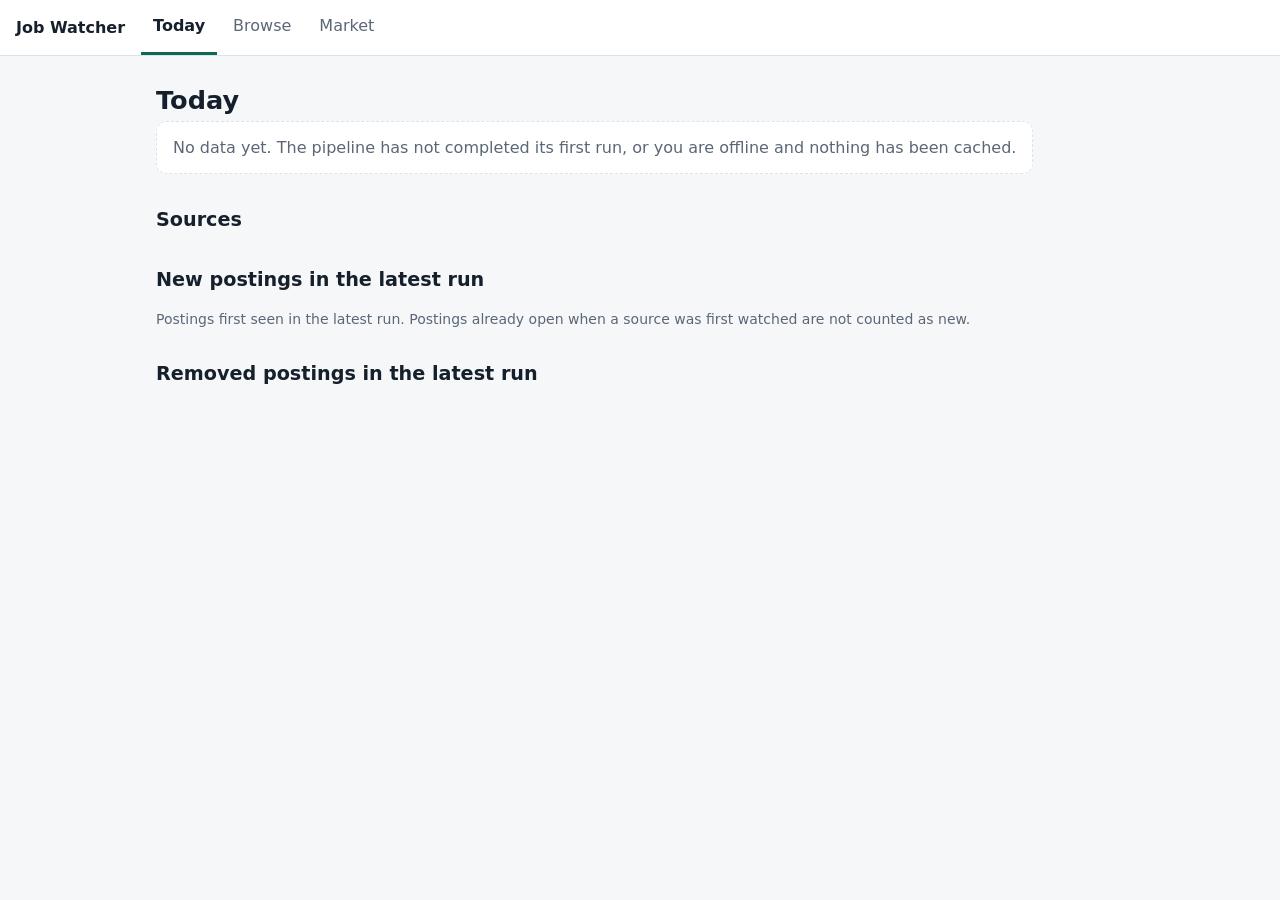
==== index.html @ c45eda22 "Add Today, Browse and Market pages, installable shell and service worker Co-Authored-By: Claude Sonn" ====
<!doctype html>
<html lang="en"><head><meta charset="utf-8"><meta name="viewport" content="width=device-width,initial-scale=1">
<title>Today · Job Watcher</title>
<link rel="manifest" href="manifest.webmanifest"><meta name="theme-color" content="#0b6b57">
<link rel="icon" href="assets/icon-192.png"><link rel="apple-touch-icon" href="assets/icon-192.png">
<link rel="stylesheet" href="assets/style.css"></head><body>
<nav id="nav"></nav><main>
<h1>Today</h1>
<p class="muted" id="runtime">Loading…</p>
<div class="cards" id="cards"></div>
<h2>Sources</h2>
<div id="sources"></div>
<h2>New postings in the latest run</h2>
<p class="muted small">Postings first seen in the latest run. Postings already open when a source was first watched are not counted as new.</p>
<div id="new"></div>
<h2>Removed postings in the latest run</h2>
<div id="removed"></div>
</main>
<script src="assets/app.js"></script>
<script>
(async () => {
  const { loadHistory, loadStatus, esc } = JW;
  let status, rows;
  try { [status, rows] = await Promise.all([loadStatus(), loadHistory()]); }
  catch (e) { document.getElementById("runtime").innerHTML = '<span class="notice">No data yet. The pipeline has not completed its first run, or you are offline and nothing has been cached.</span>'; return; }
  document.getElementById("runtime").textContent = `Last run: ${status.run_time} UTC`;
  // the four counts come from the status file; the lists are computed from the history file
  const newRows = rows.filter(r => r.first_seen === status.run_time.slice(0, 10) && !r.first_run);
  const remRows = rows.filter(r => r.removed_date === status.run_time.slice(0, 10));
  const cards = [[status.days_with_success, "days with a successful run"], [status.open, "open"], [status.new_today, "new today"], [status.removed_today, "removed today"]];
  document.getElementById("cards").innerHTML = cards.map(([n, l]) => `<div class="card"><div class="num">${n}</div><div class="lbl">${l}</div></div>`).join("");
  document.getElementById("sources").innerHTML = `<table><thead><tr><th>Source</th><th>Status</th><th>Postings</th></tr></thead><tbody>` +
    status.sources.map(s => `<tr><td>${esc(s.name)}</td><td class="${s.ok ? "ok" : "fail"}">${s.ok ? "OK" : "Failed"}</td><td>${s.count}</td></tr>`).join("") + `</tbody></table>`;
  const list = rs => rs.length ? `<ul class="postings">` + rs.map(r => `<li><div class="main"><div class="title"><a href="${esc(r.url)}" target="_blank" rel="noopener">${esc(r.title || "(untitled)")}</a></div>
    <div class="small muted">${esc(r.employer)} · ${esc(r.location || "no location")}${r.in_role ? ' · <span class="pill">in role</span>' : ""}</div></div></li>`).join("") + `</ul>` : `<div class="empty">None in the latest run.</div>`;
  document.getElementById("new").innerHTML = list(newRows);
  document.getElementById("removed").innerHTML = list(remRows);
})();
</script>
</body></html>
---- assets/style.css ----
:root{--bg:#f6f7f9;--card:#fff;--ink:#16202c;--muted:#5b6776;--line:#dde2e8;--accent:#0b6b57;--accent-ink:#fff;--bad:#b3261e;--good:#0b6b57;--star:#d99a00;--chart:#0b6b57;--chart2:#3b6fb6}
@media (prefers-color-scheme:dark){:root{--bg:#10151b;--card:#18202a;--ink:#e8edf2;--muted:#9aa7b5;--line:#2b3744;--accent:#4cc9a8;--accent-ink:#06231b;--bad:#ff8a80;--good:#4cc9a8;--star:#f2b83a;--chart:#4cc9a8;--chart2:#7ba7e8}}
*{box-sizing:border-box}
body{margin:0;background:var(--bg);color:var(--ink);font:16px/1.5 "Inter",system-ui,-apple-system,"Segoe UI",Roboto,sans-serif}
nav.top{display:flex;align-items:center;gap:4px;padding:0 16px;background:var(--card);border-bottom:1px solid var(--line);position:sticky;top:0;z-index:5;flex-wrap:wrap}
nav.top .brand{font-weight:700;margin-right:12px;padding:12px 0;color:var(--ink);text-decoration:none}
nav.top a.link{padding:14px 12px;color:var(--muted);text-decoration:none;border-bottom:3px solid transparent}
nav.top a.link[aria-current=page]{color:var(--ink);border-bottom-color:var(--accent);font-weight:600}
main{max-width:1000px;margin:0 auto;padding:20px 16px 48px}
h1{font-size:1.6rem;margin:.2em 0 .1em}h2{font-size:1.2rem;margin:1.6em 0 .4em}
.muted{color:var(--muted)}.small{font-size:.875rem}
.cards{display:grid;grid-template-columns:repeat(auto-fit,minmax(150px,1fr));gap:12px;margin:16px 0}
.card,.panel{background:var(--card);border:1px solid var(--line);border-radius:10px;padding:14px 16px}
.card .num{font-size:1.9rem;font-weight:700;line-height:1.1}.card .lbl{color:var(--muted);font-size:.85rem}
table{width:100%;border-collapse:collapse;background:var(--card);border:1px solid var(--line);border-radius:10px;overflow:hidden}
th,td{padding:8px 12px;text-align:left;border-bottom:1px solid var(--line);font-size:.92rem}
th{background:transparent;color:var(--muted);font-weight:600}tr:last-child td{border-bottom:0}
.ok{color:var(--good);font-weight:600}.fail{color:var(--bad);font-weight:600}
a{color:var(--accent)}
ul.postings{list-style:none;padding:0;margin:0}
ul.postings li{background:var(--card);border:1px solid var(--line);border-radius:10px;padding:10px 14px;margin:8px 0;display:flex;gap:12px;align-items:flex-start}
ul.postings .main{flex:1;min-width:0}.title{font-weight:600}
.pill{display:inline-block;background:var(--bg);border:1px solid var(--line);border-radius:99px;padding:0 8px;font-size:.78rem;color:var(--muted);margin-right:4px}
.star{background:none;border:0;font-size:1.5rem;cursor:pointer;color:var(--muted);line-height:1;padding:2px 6px}.star.on{color:var(--star)}
.apply{white-space:nowrap;background:var(--accent);color:var(--accent-ink);padding:6px 12px;border-radius:8px;text-decoration:none;font-weight:600;font-size:.9rem}
.filters{display:grid;grid-template-columns:repeat(auto-fit,minmax(170px,1fr));gap:10px;margin:14px 0}
.filters label{display:flex;flex-direction:column;font-size:.8rem;color:var(--muted);gap:3px}
input,select,button.btn{font:inherit;padding:7px 9px;border:1px solid var(--line);border-radius:8px;background:var(--card);color:var(--ink)}
.seg{display:inline-flex;border:1px solid var(--line);border-radius:8px;overflow:hidden}
.seg button{border:0;padding:7px 14px;background:var(--card);color:var(--ink);font:inherit;cursor:pointer}
.seg button[aria-pressed=true]{background:var(--accent);color:var(--accent-ink)}
.empty,.notice{background:var(--card);border:1px dashed var(--line);border-radius:10px;padding:16px;color:var(--muted)}
.chart{background:var(--card);border:1px solid var(--line);border-radius:10px;padding:10px 12px;margin:10px 0}
.chart svg{width:100%;height:auto;display:block}.chart text{fill:var(--muted);font-size:11px}
.legend{display:flex;gap:14px;font-size:.82rem;color:var(--muted);margin-bottom:4px}.legend i{display:inline-block;width:10px;height:10px;border-radius:2px;margin-right:5px}
@media(max-width:560px){ul.postings li{flex-wrap:wrap}}
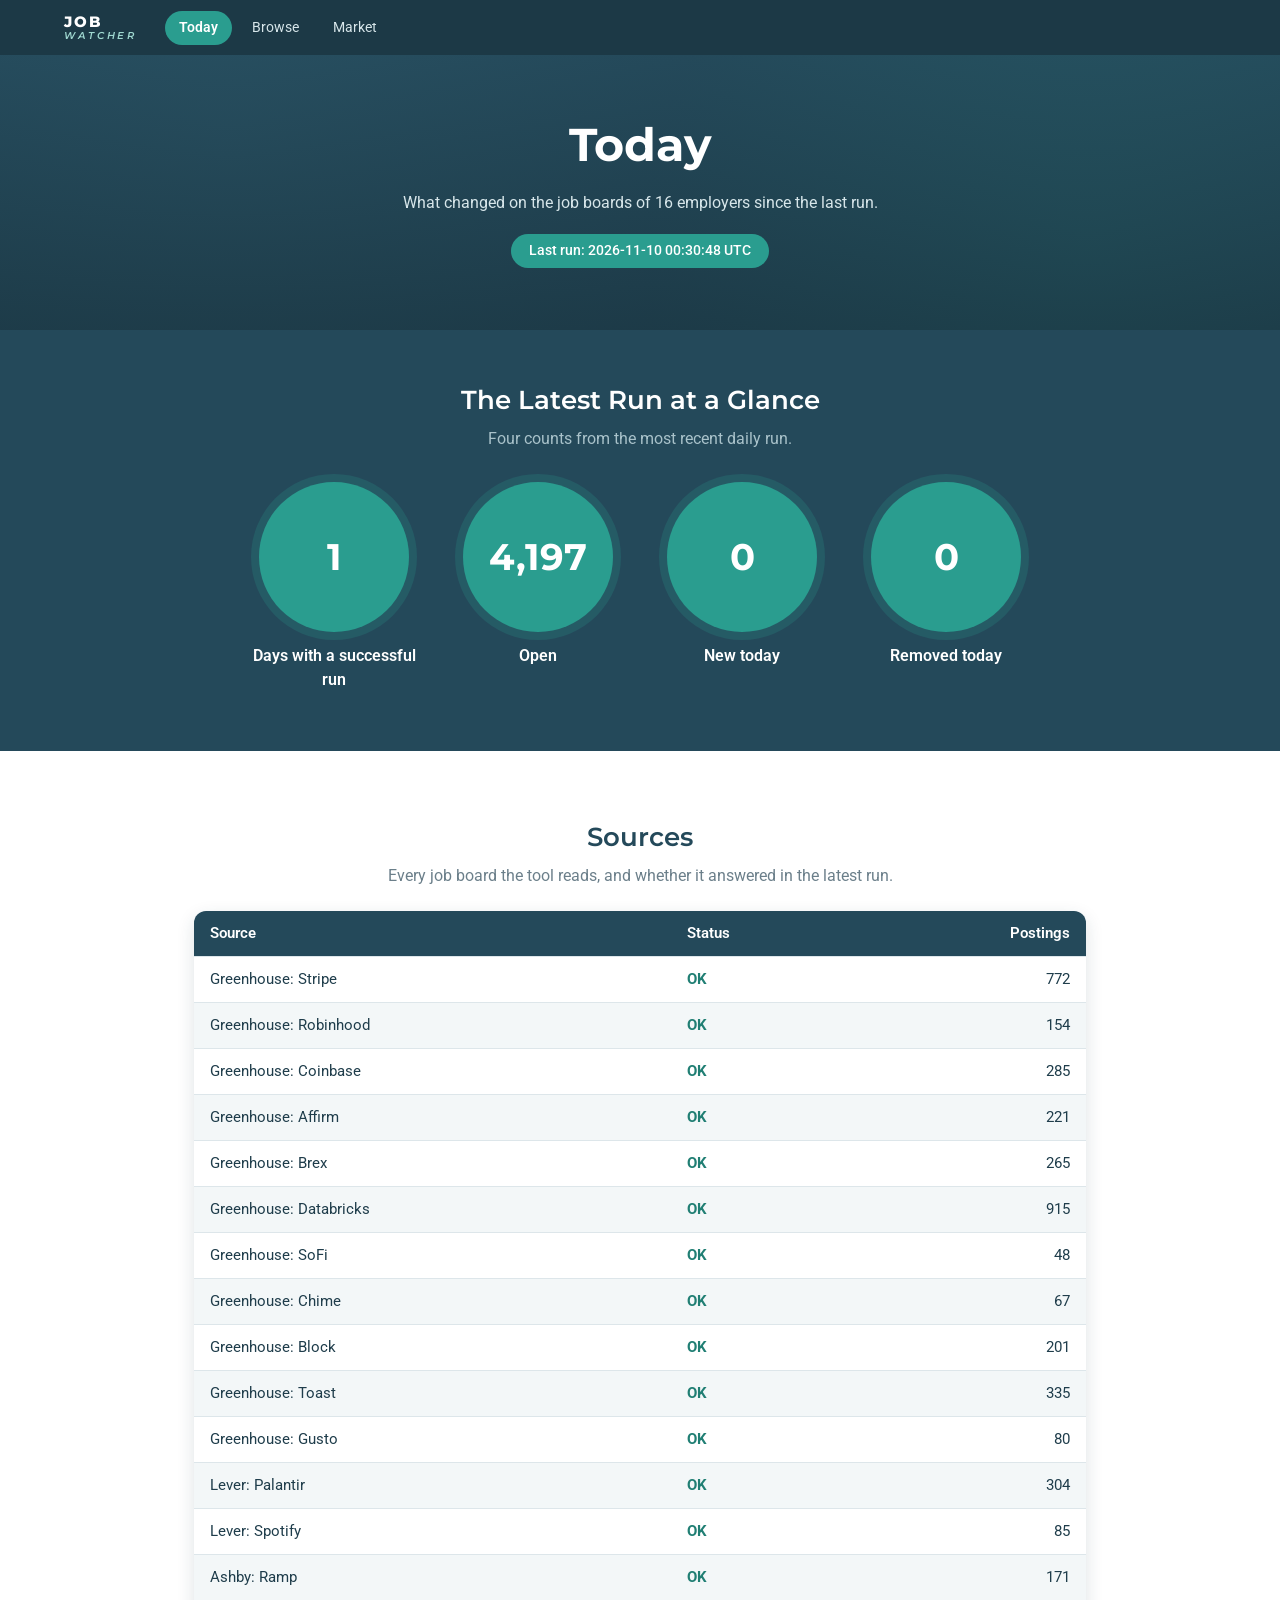
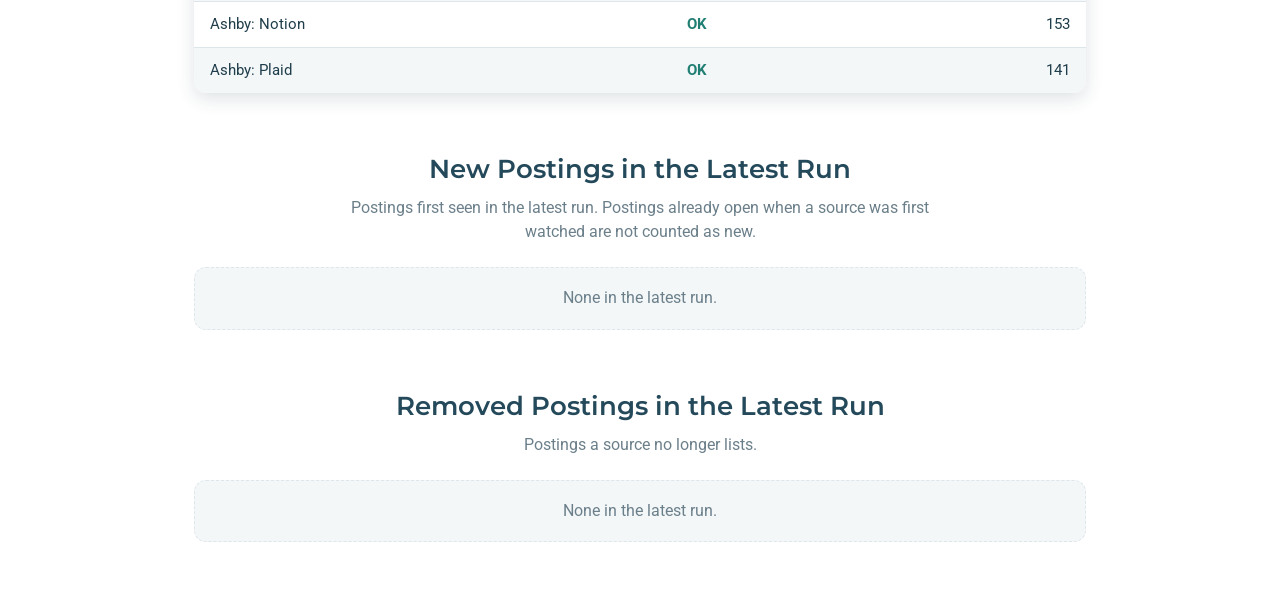
==== commit 57d7f7d6: "Restyle site to match the reference look and apply requested edits - Shared teal/navy look on all pa" ====
--- a/index.html
+++ b/index.html
@@ -1,38 +1,44 @@
 <!doctype html>
 <html lang="en"><head><meta charset="utf-8"><meta name="viewport" content="width=device-width,initial-scale=1">
 <title>Today · Job Watcher</title>
-<link rel="manifest" href="manifest.webmanifest"><meta name="theme-color" content="#0b6b57">
+<link rel="manifest" href="manifest.webmanifest"><meta name="theme-color" content="#1c3946">
 <link rel="icon" href="assets/icon-192.png"><link rel="apple-touch-icon" href="assets/icon-192.png">
+<link rel="preconnect" href="https://fonts.googleapis.com"><link rel="preconnect" href="https://fonts.gstatic.com" crossorigin>
+<link href="https://fonts.googleapis.com/css2?family=Montserrat:wght@500;600;700;800&family=Roboto:wght@400;500;700&display=swap" rel="stylesheet">
 <link rel="stylesheet" href="assets/style.css"></head><body>
-<nav id="nav"></nav><main>
-<h1>Today</h1>
-<p class="muted" id="runtime">Loading…</p>
-<div class="cards" id="cards"></div>
+<nav id="nav"></nav>
+<header class="hero"><h1>Today</h1><p>What changed on the job boards of 16 employers since the last run.</p><span class="stamp" id="runtime">Loading…</span></header>
+<section class="band"><h2>The Latest Run at a Glance</h2><p class="lede">Four counts from the most recent daily run.</p><div class="circles" id="cards"></div></section>
+<main>
 <h2>Sources</h2>
+<p class="lede">Every job board the tool reads, and whether it answered in the latest run.</p>
 <div id="sources"></div>
-<h2>New postings in the latest run</h2>
-<p class="muted small">Postings first seen in the latest run. Postings already open when a source was first watched are not counted as new.</p>
+<h2>New Postings in the Latest Run</h2>
+<p class="lede">Postings first seen in the latest run. Postings already open when a source was first watched are not counted as new.</p>
 <div id="new"></div>
-<h2>Removed postings in the latest run</h2>
+<h2>Removed Postings in the Latest Run</h2>
+<p class="lede">Postings a source no longer lists.</p>
 <div id="removed"></div>
 </main>
 <script src="assets/app.js"></script>
 <script>
 (async () => {
-  const { loadHistory, loadStatus, esc } = JW;
+  const { loadHistory, loadStatus, esc, fmt, sourceLabel } = JW;
   let status, rows;
   try { [status, rows] = await Promise.all([loadStatus(), loadHistory()]); }
-  catch (e) { document.getElementById("runtime").innerHTML = '<span class="notice">No data yet. The pipeline has not completed its first run, or you are offline and nothing has been cached.</span>'; return; }
+  catch (e) { document.getElementById("runtime").textContent = "No data yet"; document.getElementById("new").innerHTML = '<div class="notice">No data yet. The pipeline has not completed its first run, or you are offline and nothing has been cached.</div>'; return; }
   document.getElementById("runtime").textContent = `Last run: ${status.run_time} UTC`;
   // the four counts come from the status file; the lists are computed from the history file
-  const newRows = rows.filter(r => r.first_seen === status.run_time.slice(0, 10) && !r.first_run);
-  const remRows = rows.filter(r => r.removed_date === status.run_time.slice(0, 10));
-  const cards = [[status.days_with_success, "days with a successful run"], [status.open, "open"], [status.new_today, "new today"], [status.removed_today, "removed today"]];
-  document.getElementById("cards").innerHTML = cards.map(([n, l]) => `<div class="card"><div class="num">${n}</div><div class="lbl">${l}</div></div>`).join("");
-  document.getElementById("sources").innerHTML = `<table><thead><tr><th>Source</th><th>Status</th><th>Postings</th></tr></thead><tbody>` +
-    status.sources.map(s => `<tr><td>${esc(s.name)}</td><td class="${s.ok ? "ok" : "fail"}">${s.ok ? "OK" : "Failed"}</td><td>${s.count}</td></tr>`).join("") + `</tbody></table>`;
+  const day = status.run_time.slice(0, 10);
+  const newRows = rows.filter(r => r.first_seen === day && !r.first_run);
+  const remRows = rows.filter(r => r.removed_date === day);
+  const cards = [[status.days_with_success, "Days with a successful run"], [status.open, "Open"], [status.new_today, "New today"], [status.removed_today, "Removed today"]];
+  document.getElementById("cards").innerHTML = cards.map(([n, l]) => `<div class="circle"><div class="disc"><span class="num">${fmt(n)}</span></div><div class="lbl">${l}</div></div>`).join("");
+  const employer = {}; rows.forEach(r => employer[r.source] = r.employer);
+  document.getElementById("sources").innerHTML = `<table><thead><tr><th>Source</th><th>Status</th><th class="num">Postings</th></tr></thead><tbody>` +
+    status.sources.map(s => `<tr><td>${esc(sourceLabel(s.name, employer[s.name]))}</td><td class="${s.ok ? "ok" : "fail"}">${s.ok ? "OK" : "Failed"}</td><td class="num">${fmt(s.count)}</td></tr>`).join("") + `</tbody></table>`;
   const list = rs => rs.length ? `<ul class="postings">` + rs.map(r => `<li><div class="main"><div class="title"><a href="${esc(r.url)}" target="_blank" rel="noopener">${esc(r.title || "(untitled)")}</a></div>
-    <div class="small muted">${esc(r.employer)} · ${esc(r.location || "no location")}${r.in_role ? ' · <span class="pill">in role</span>' : ""}</div></div></li>`).join("") + `</ul>` : `<div class="empty">None in the latest run.</div>`;
+    <div class="small muted">${esc(r.employer)} · ${esc(r.location || "no location")}${r.in_role ? ' <span class="pill">In role</span>' : ""}</div></div></li>`).join("") + `</ul>` : `<div class="empty">None in the latest run.</div>`;
   document.getElementById("new").innerHTML = list(newRows);
   document.getElementById("removed").innerHTML = list(remRows);
 })();
--- a/assets/style.css
+++ b/assets/style.css
@@ -1,36 +1,67 @@
-:root{--bg:#f6f7f9;--card:#fff;--ink:#16202c;--muted:#5b6776;--line:#dde2e8;--accent:#0b6b57;--accent-ink:#fff;--bad:#b3261e;--good:#0b6b57;--star:#d99a00;--chart:#0b6b57;--chart2:#3b6fb6}
-@media (prefers-color-scheme:dark){:root{--bg:#10151b;--card:#18202a;--ink:#e8edf2;--muted:#9aa7b5;--line:#2b3744;--accent:#4cc9a8;--accent-ink:#06231b;--bad:#ff8a80;--good:#4cc9a8;--star:#f2b83a;--chart:#4cc9a8;--chart2:#7ba7e8}}
+/* One look for all three pages: deep teal-navy, bright teal accent, white sections, Montserrat headings. */
+:root{--navy:#24495a;--navy-dark:#1c3946;--teal:#2a9d8f;--teal-dark:#217f74;--ink:#1f3d4b;--muted:#6b7f8a;--line:#dde6ea;--bg:#fff;--soft:#f3f7f8;--bad:#b3261e;--star:#e0a100;--shadow:0 6px 18px rgba(28,57,70,.14)}
 *{box-sizing:border-box}
-body{margin:0;background:var(--bg);color:var(--ink);font:16px/1.5 "Inter",system-ui,-apple-system,"Segoe UI",Roboto,sans-serif}
-nav.top{display:flex;align-items:center;gap:4px;padding:0 16px;background:var(--card);border-bottom:1px solid var(--line);position:sticky;top:0;z-index:5;flex-wrap:wrap}
-nav.top .brand{font-weight:700;margin-right:12px;padding:12px 0;color:var(--ink);text-decoration:none}
-nav.top a.link{padding:14px 12px;color:var(--muted);text-decoration:none;border-bottom:3px solid transparent}
-nav.top a.link[aria-current=page]{color:var(--ink);border-bottom-color:var(--accent);font-weight:600}
-main{max-width:1000px;margin:0 auto;padding:20px 16px 48px}
-h1{font-size:1.6rem;margin:.2em 0 .1em}h2{font-size:1.2rem;margin:1.6em 0 .4em}
+body{margin:0;background:var(--bg);color:var(--ink);font:16px/1.55 "Roboto",system-ui,-apple-system,"Segoe UI",sans-serif}
+h1,h2,.brand,.card .num,.circle .num{font-family:"Montserrat","Roboto",system-ui,sans-serif}
+a{color:var(--teal-dark)}
+
+/* navigation + hero (hero sits behind the nav like the reference) */
+nav.top{display:flex;align-items:center;gap:6px;padding:0 5%;background:var(--navy-dark);flex-wrap:wrap;position:sticky;top:0;z-index:5}
+nav.top .brand{font-weight:800;letter-spacing:.14em;font-size:.95rem;margin-right:22px;padding:14px 0;color:#fff;text-decoration:none;text-transform:uppercase;line-height:1.1}
+nav.top .brand small{display:block;font-size:.6rem;letter-spacing:.3em;color:#9fd8d0;font-weight:600;font-style:italic}
+nav.top a.link{padding:6px 14px;margin:8px 0;color:#d7e6ea;text-decoration:none;border-radius:99px;font-size:.88rem}
+nav.top a.link:hover{color:#fff}
+nav.top a.link[aria-current=page]{background:var(--teal);color:#fff;font-weight:600}
+.hero{background:linear-gradient(rgba(36,73,90,.88),rgba(28,57,70,.92)),radial-gradient(circle at 18% 30%,#3d7487 0,transparent 45%),radial-gradient(circle at 85% 70%,#2a9d8f 0,transparent 40%),var(--navy);background-blend-mode:normal;color:#fff;text-align:center;padding:54px 5% 62px}
+.hero h1{margin:0 0 10px;font-size:clamp(1.9rem,5vw,2.9rem);font-weight:700}
+.hero p{margin:0 auto;max-width:640px;color:#d7e6ea}
+.hero .stamp{display:inline-block;margin-top:18px;background:var(--teal);color:#fff;border-radius:99px;padding:6px 18px;font-size:.88rem;font-weight:500}
+
+main{max-width:1020px;margin:0 auto;padding:10px 5% 56px}
+main h2,.band h2{font-size:1.65rem;font-weight:600;color:var(--navy);text-align:center;margin:56px 0 6px}
+.band h2{color:#fff;margin-top:0}
+.lede{text-align:center;color:var(--muted);max-width:640px;margin:0 auto 22px}
 .muted{color:var(--muted)}.small{font-size:.875rem}
-.cards{display:grid;grid-template-columns:repeat(auto-fit,minmax(150px,1fr));gap:12px;margin:16px 0}
-.card,.panel{background:var(--card);border:1px solid var(--line);border-radius:10px;padding:14px 16px}
-.card .num{font-size:1.9rem;font-weight:700;line-height:1.1}.card .lbl{color:var(--muted);font-size:.85rem}
-table{width:100%;border-collapse:collapse;background:var(--card);border:1px solid var(--line);border-radius:10px;overflow:hidden}
-th,td{padding:8px 12px;text-align:left;border-bottom:1px solid var(--line);font-size:.92rem}
-th{background:transparent;color:var(--muted);font-weight:600}tr:last-child td{border-bottom:0}
-.ok{color:var(--good);font-weight:600}.fail{color:var(--bad);font-weight:600}
-a{color:var(--accent)}
+
+/* four counts in teal circles on a dark band, like "How It Works" */
+.band{background:var(--navy);color:#fff;padding:50px 5% 58px}
+.band .lede{color:#a9c2ca}
+.circles{display:flex;justify-content:center;gap:34px;flex-wrap:wrap;max-width:1020px;margin:30px auto 0}
+.circle{width:min(100%,170px);text-align:center}
+.circle .disc{width:150px;height:150px;border-radius:50%;background:var(--teal);margin:0 auto 12px;display:flex;align-items:center;justify-content:center;box-shadow:0 0 0 8px rgba(42,157,143,.22)}
+.circle .num{font-size:2.3rem;font-weight:700;color:#fff}
+.circle .lbl{font-weight:600}
+
+/* tables, lists, cards */
+table{width:100%;border-collapse:collapse;background:#fff;border-radius:12px;overflow:hidden;box-shadow:var(--shadow)}
+th,td{padding:11px 16px;text-align:left;border-bottom:1px solid var(--line);font-size:.93rem}
+th{background:var(--navy);color:#fff;font-weight:600}tr:last-child td{border-bottom:0}tbody tr:nth-child(even){background:var(--soft)}
+td.num,th.num{text-align:right}
+.ok{color:var(--teal-dark);font-weight:700}.fail{color:var(--bad);font-weight:700}
 ul.postings{list-style:none;padding:0;margin:0}
-ul.postings li{background:var(--card);border:1px solid var(--line);border-radius:10px;padding:10px 14px;margin:8px 0;display:flex;gap:12px;align-items:flex-start}
-ul.postings .main{flex:1;min-width:0}.title{font-weight:600}
-.pill{display:inline-block;background:var(--bg);border:1px solid var(--line);border-radius:99px;padding:0 8px;font-size:.78rem;color:var(--muted);margin-right:4px}
-.star{background:none;border:0;font-size:1.5rem;cursor:pointer;color:var(--muted);line-height:1;padding:2px 6px}.star.on{color:var(--star)}
-.apply{white-space:nowrap;background:var(--accent);color:var(--accent-ink);padding:6px 12px;border-radius:8px;text-decoration:none;font-weight:600;font-size:.9rem}
-.filters{display:grid;grid-template-columns:repeat(auto-fit,minmax(170px,1fr));gap:10px;margin:14px 0}
-.filters label{display:flex;flex-direction:column;font-size:.8rem;color:var(--muted);gap:3px}
-input,select,button.btn{font:inherit;padding:7px 9px;border:1px solid var(--line);border-radius:8px;background:var(--card);color:var(--ink)}
-.seg{display:inline-flex;border:1px solid var(--line);border-radius:8px;overflow:hidden}
-.seg button{border:0;padding:7px 14px;background:var(--card);color:var(--ink);font:inherit;cursor:pointer}
-.seg button[aria-pressed=true]{background:var(--accent);color:var(--accent-ink)}
-.empty,.notice{background:var(--card);border:1px dashed var(--line);border-radius:10px;padding:16px;color:var(--muted)}
-.chart{background:var(--card);border:1px solid var(--line);border-radius:10px;padding:10px 12px;margin:10px 0}
+ul.postings li{background:#fff;border-radius:12px;box-shadow:var(--shadow);padding:13px 16px;margin:12px 0;display:flex;gap:12px;align-items:flex-start}
+ul.postings .main{flex:1;min-width:0}.title{font-weight:600;color:var(--navy)}
+.pill{display:inline-block;background:var(--soft);border:1px solid var(--line);border-radius:99px;padding:0 9px;font-size:.76rem;color:var(--navy);margin-left:4px}
+.star{background:none;border:0;font-size:1.6rem;cursor:pointer;color:#b7c6cc;line-height:1;padding:2px 6px}.star.on{color:var(--star)}
+.apply{white-space:nowrap;background:var(--teal);color:#fff;padding:7px 16px;border-radius:99px;text-decoration:none;font-weight:600;font-size:.88rem}
+.apply:hover{background:var(--teal-dark)}
+
+/* browse controls */
+.toolbar{display:flex;justify-content:center;margin:26px 0 8px}
+.seg{display:inline-flex;border-radius:99px;overflow:hidden;box-shadow:var(--shadow);background:#fff;flex-wrap:wrap}
+.seg button{border:0;padding:10px 20px;background:#fff;color:var(--navy);font:600 .9rem "Roboto",sans-serif;cursor:pointer}
+.seg button[aria-pressed=true]{background:var(--teal);color:#fff}
+.filters{display:grid;grid-template-columns:repeat(auto-fit,minmax(170px,1fr));gap:12px;margin:16px 0}
+.filters .pair{grid-column:1/-1;display:grid;grid-template-columns:1fr 1fr;gap:12px}
+.filters label{display:flex;flex-direction:column;font-size:.8rem;color:var(--muted);gap:4px;font-weight:500}
+input,select{font:inherit;padding:9px 12px;border:1px solid var(--line);border-radius:10px;background:#fff;color:var(--ink);width:100%}
+input:focus,select:focus{outline:2px solid var(--teal);border-color:var(--teal)}
+button.btn{font:600 .9rem "Roboto",sans-serif;padding:10px 22px;border:0;border-radius:99px;background:var(--teal);color:#fff;cursor:pointer}
+#count{text-align:center}
+
+.empty,.notice{background:var(--soft);border:1px dashed var(--line);border-radius:12px;padding:18px;color:var(--muted);text-align:center}
+.chart{background:#fff;border-radius:12px;box-shadow:var(--shadow);padding:14px 16px;margin:14px 0}
 .chart svg{width:100%;height:auto;display:block}.chart text{fill:var(--muted);font-size:11px}
-.legend{display:flex;gap:14px;font-size:.82rem;color:var(--muted);margin-bottom:4px}.legend i{display:inline-block;width:10px;height:10px;border-radius:2px;margin-right:5px}
-@media(max-width:560px){ul.postings li{flex-wrap:wrap}}
+.legend{display:flex;gap:16px;font-size:.82rem;color:var(--muted);margin-bottom:4px;justify-content:center}.legend i{display:inline-block;width:10px;height:10px;border-radius:2px;margin-right:5px}
+.finding p{text-align:center;color:var(--muted);max-width:720px;margin:0 auto 6px}
+@media(max-width:560px){ul.postings li{flex-wrap:wrap}.circles{gap:22px}}
